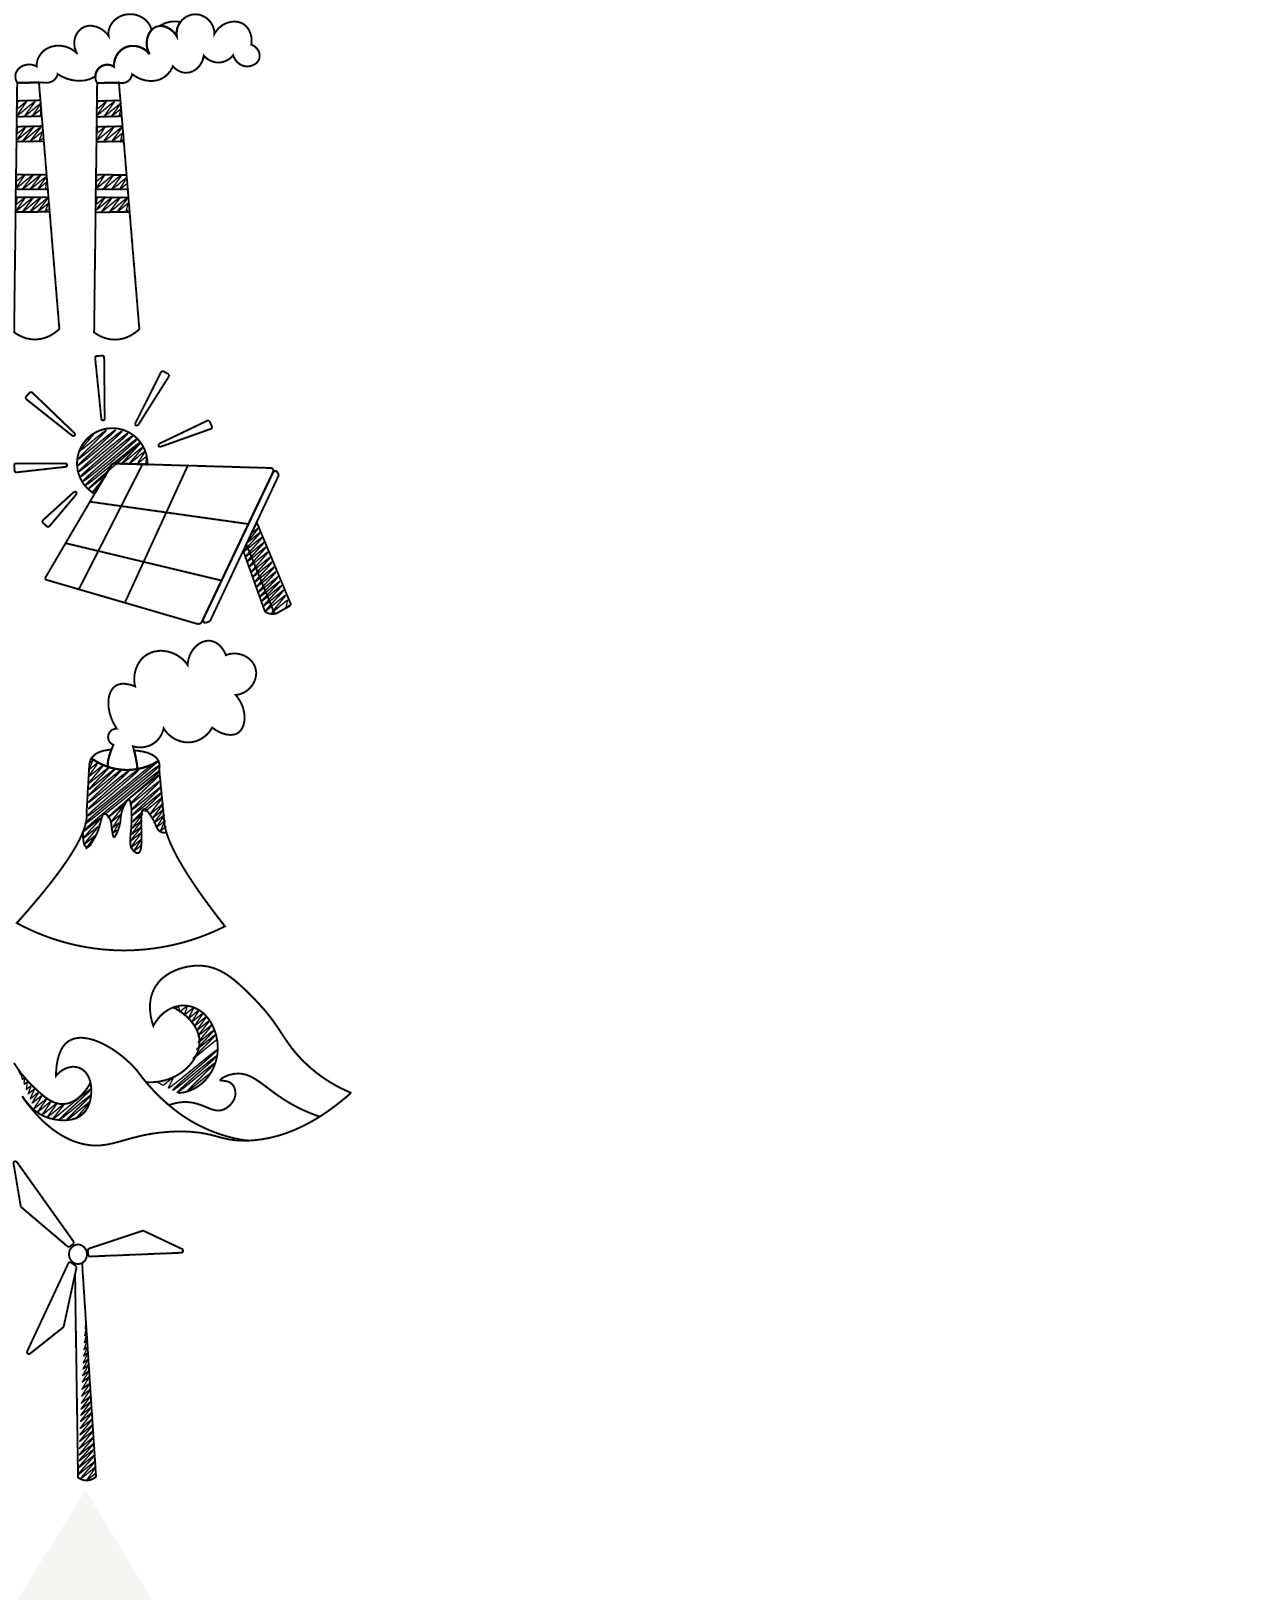
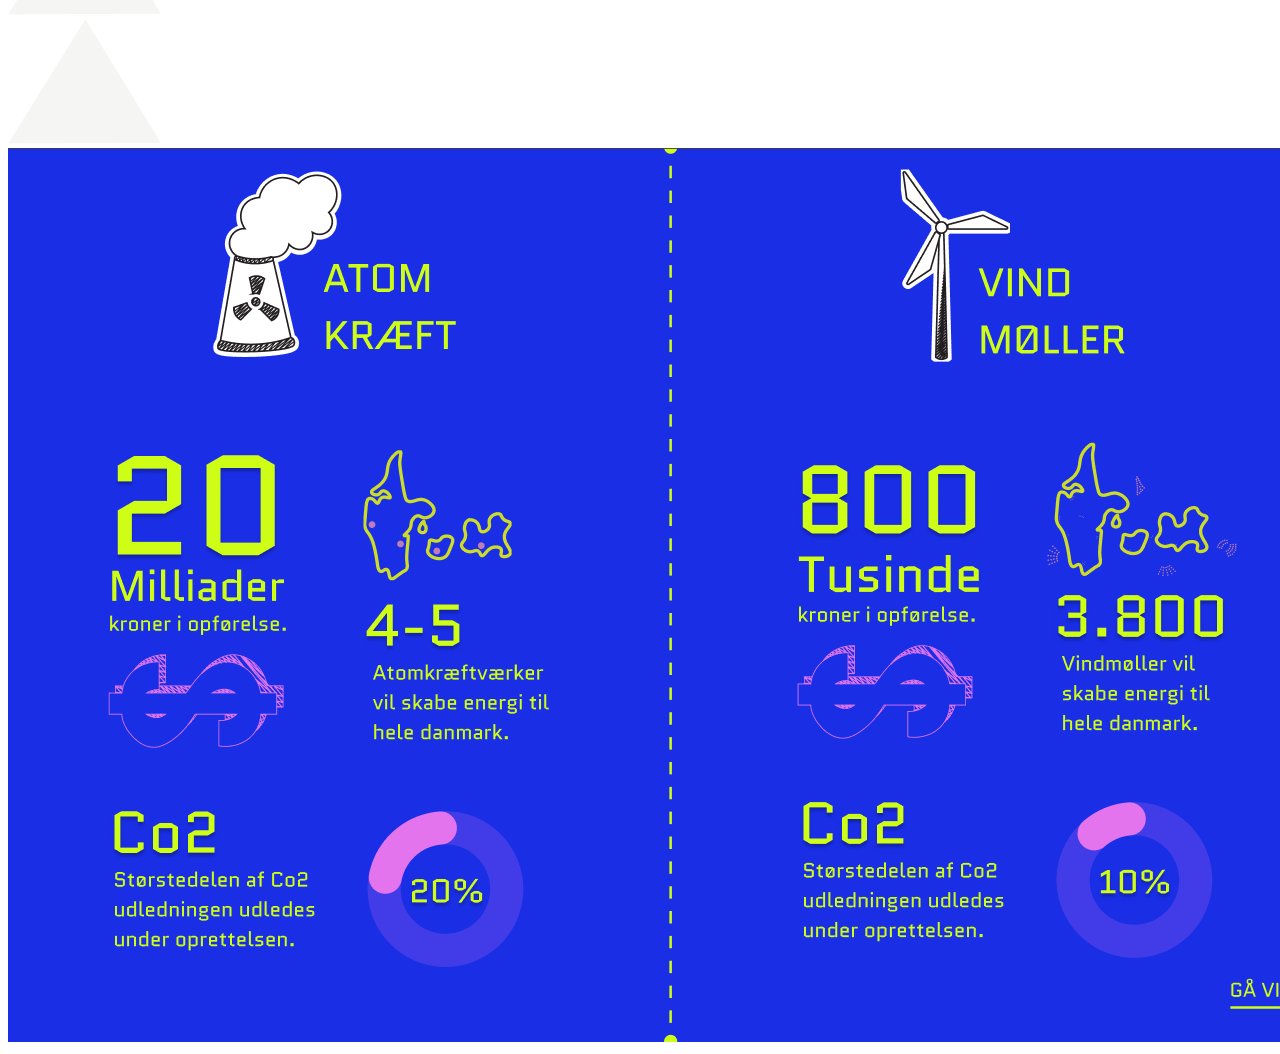
==== html/samlign.html @ b6292126 "spil2" ====
<!DOCTYPE html>
<html lang="en">
<head>
    <meta charset="UTF-8">
    <meta name="viewport" content="width=device-width, initial-scale=1.0">
    <title>Document</title>
    <link rel="stylesheet" href="../css/style.css">
</head>
<body>

    <!-- <div class="slider-wrap">
        <img src="../img/hvid-pil-up.png" alt="" id="upBtn">
        <div class="slider">
            <div>
                <span><img src="../img/kraftveark.png" alt="kraftværk"></span>
                <span><img src="../img/solceller.png" alt="solceller"></span>
                <span><img src="../img/vulkan.png" alt="vulkan"></span>
                <span><img src="../img/boelger.png" alt="kraftværk"></span>
                <span><img src="../img/vindmoeller.png" alt="solceller"></span>
            </div>
        </div>
        <img src="../img/hvid-pil-down.png" alt="" id="downBtn">
    </div>
    
    <img src="../img/skearm.png" alt="" class="data"> -->

    <div id="slider-container">
        <div id="slider">
            <div class="slide"><img src="../img/kraftveark.png" alt="Image 1"></div>
            <div class="slide"><img src="../img/solceller.png" alt="Image 2"></div>
            <div class="slide"><img src="../img/vulkan.png" alt="Image 3"></div>
            <div class="slide"><img src="../img/boelger.png" alt="Image 4"></div>
            <div class="slide"><img src="../img/vindmoeller.png" alt="Image 5"></div>
            <!-- Add more slides as needed -->
        </div>
        <div id="up-arrow" class="arrow" onclick="moveSlider('up')">
            <img src="../img/hvid-pil-up.png" alt="Up arrow">
        </div>
        <div id="down-arrow" class="arrow" onclick="moveSlider('down')">
            <img src="../img/hvid-pil-up.png" alt="Down arrow">
        </div>
    </div>

    <img src="../img/skearm.png" alt="" class="data">

    
    <script src="../js/script.js"></script>
</body>
</html>
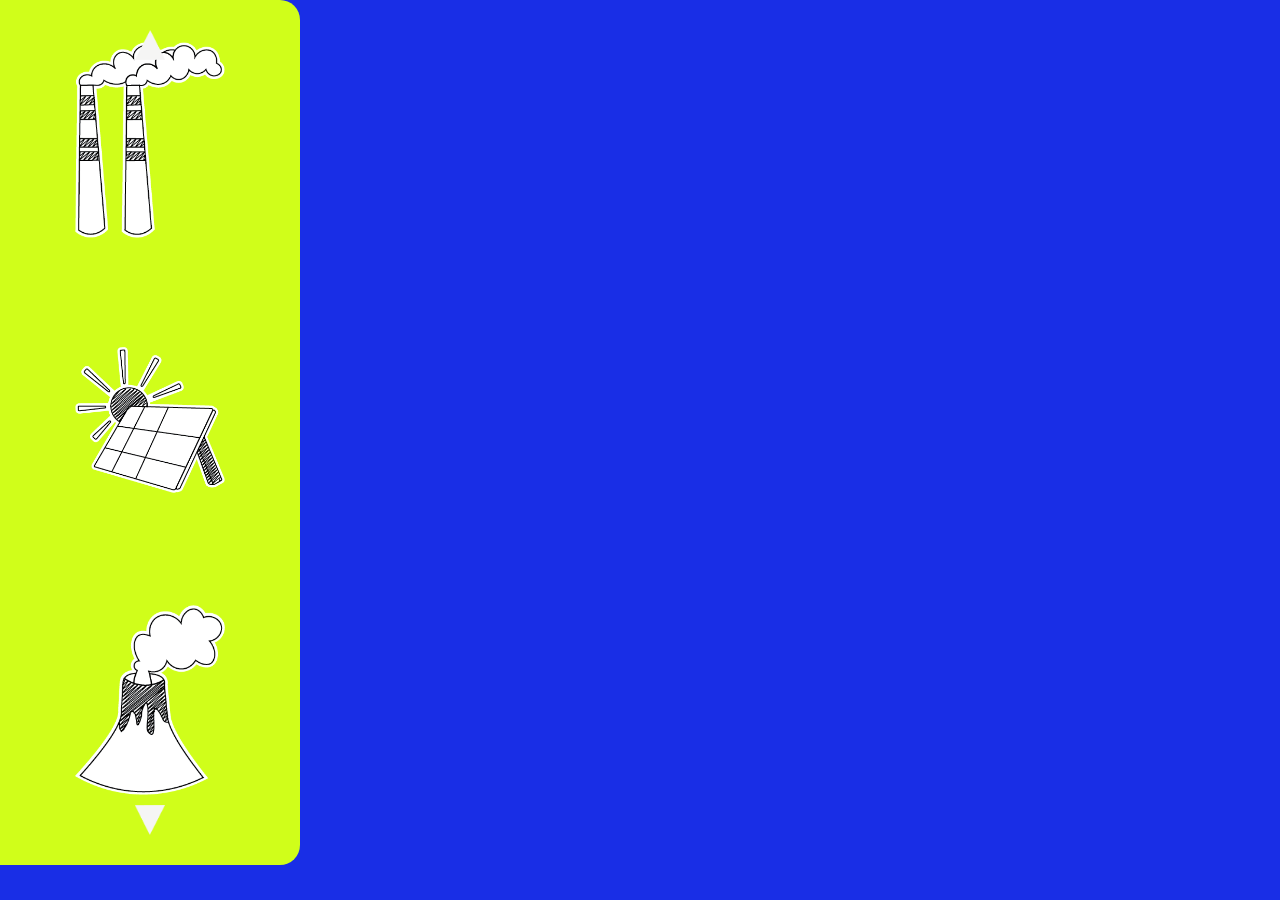
==== commit 373ca01e: "opdate" ====
--- a/html/samlign.html
+++ b/html/samlign.html
@@ -7,22 +7,6 @@
     <link rel="stylesheet" href="../css/style.css">
 </head>
 <body>
-
-    <!-- <div class="slider-wrap">
-        <img src="../img/hvid-pil-up.png" alt="" id="upBtn">
-        <div class="slider">
-            <div>
-                <span><img src="../img/kraftveark.png" alt="kraftværk"></span>
-                <span><img src="../img/solceller.png" alt="solceller"></span>
-                <span><img src="../img/vulkan.png" alt="vulkan"></span>
-                <span><img src="../img/boelger.png" alt="kraftværk"></span>
-                <span><img src="../img/vindmoeller.png" alt="solceller"></span>
-            </div>
-        </div>
-        <img src="../img/hvid-pil-down.png" alt="" id="downBtn">
-    </div>
-    
-    <img src="../img/skearm.png" alt="" class="data"> -->
 
     <div id="slider-container">
         <div id="slider">
@@ -41,7 +25,7 @@
         </div>
     </div>
 
-    <img src="../img/skearm.png" alt="" class="data">
+    <!-- <img src="../img/skearm.png" alt="" class="data"> -->
 
     
     <script src="../js/script.js"></script>
--- a/css/style.css
+++ b/css/style.css
@@ -0,0 +1,122 @@
+*{
+    margin: 0;
+    padding: 0;
+    box-sizing: border-box;
+}
+
+:root {
+    --blue:#192EE6;
+    --green: #D0FE1A;
+    --pink: #E474EE;
+}
+
+body{
+    background: var(--blue);
+}
+
+/* Vælg side */
+
+h1{
+    text-align: center;
+    color: var(--green);
+    margin: 40px;
+    font-size: 4rem;
+}
+
+.sammenlign{
+    bottom: auto;
+    margin: 150px 150px;
+    display: flex;
+    gap: 60px;
+}
+
+.sammenlign img{
+    width: 100%;
+    transition: transform 0.3s ease; /* Tilføjet overgangsegenskab for transform */
+}
+
+.sammenlign img:hover{
+    cursor: pointer;
+    transform: scale(1.1) rotate(5deg); /* Tilføjet rotation med 5 grader */
+}
+
+/* sammenlign side */
+
+
+
+#slider-container {
+    position: relative;
+    background: var(--green);
+    width: 200px;
+    bottom: 0;
+    border-radius: 0 20px 20px 0;
+}
+
+#slider-container {
+    width: 300px;
+    height: 865px;
+    overflow: hidden;
+    position: relative;
+}
+#slider {
+    width: 100%;
+    position: absolute;
+    top: 0;
+    transition: top 0.5s;
+}
+.slide {
+    width: 100%;
+    height: 280px; /* height of each slide */
+    display: flex;
+    justify-content: center;
+    align-items: center;
+    font-size: 24px;
+}
+
+#slider div img{
+    width: 50%;
+    transition: transform 0.3s ease;
+}
+
+#slider div img:hover{
+    cursor: pointer;
+    transform: scale(1.1) rotate(5deg);
+}
+
+.arrow {
+    position: absolute;
+    width: 50px;
+    height: 50px;
+    cursor: pointer;
+    display: flex;
+    justify-content: center;
+    align-items: center;
+    transition: background-color 0.3s;
+}
+.arrow img {
+    width: 30px;
+    height: 30px;
+}
+#up-arrow {
+    left: 50%;
+    transform: translateX(-50%);
+    top: 20px;
+}
+#down-arrow {
+    left: 50%;
+    bottom: 20px;
+    transform: translateX(-50%) rotate(180deg);
+}
+.arrow:hover {
+    background-color: rgba(255, 255, 255, 0.8);
+}
+
+/* DATA */
+
+.data {
+    position: absolute;
+    top: 0;
+    right: 0;
+    margin-top: 0; /* Sætter margen øverst til 0 */
+    margin-right: 0; /* Sætter margen til højre til 0 */
+}